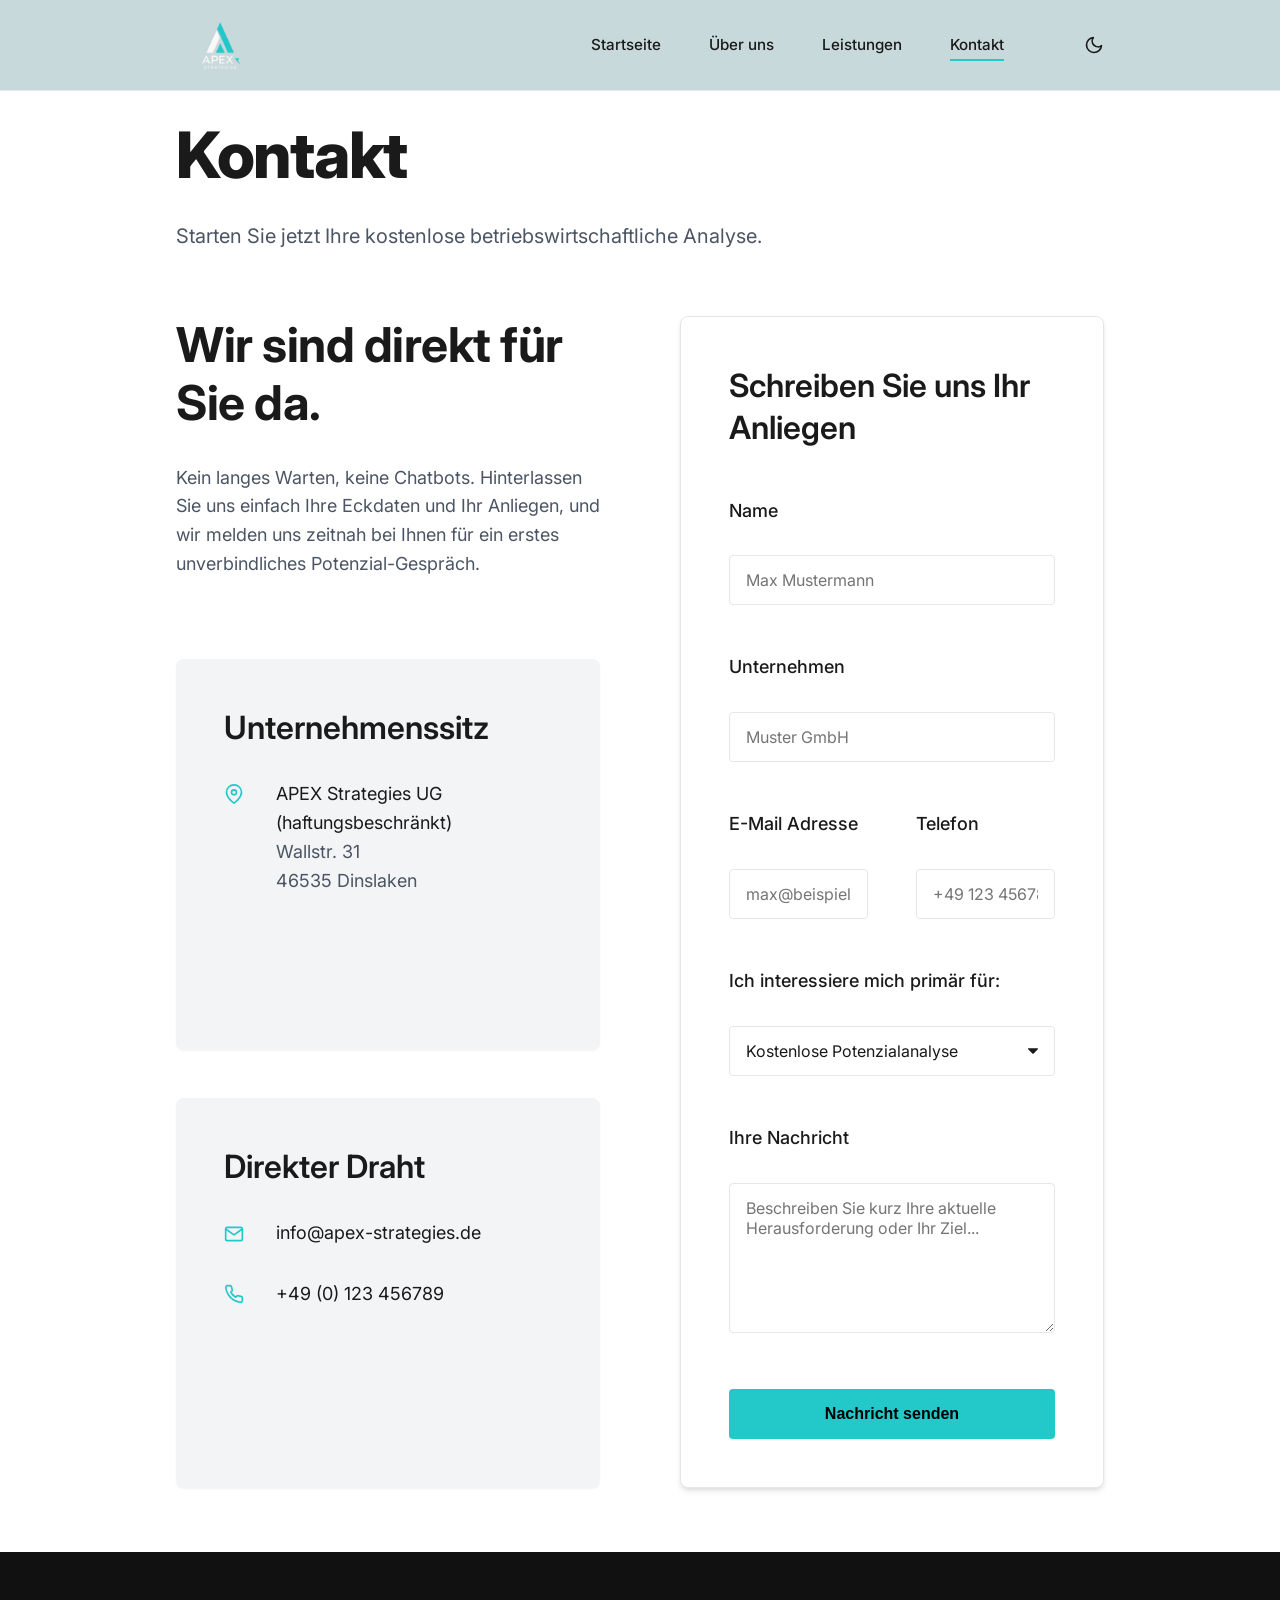
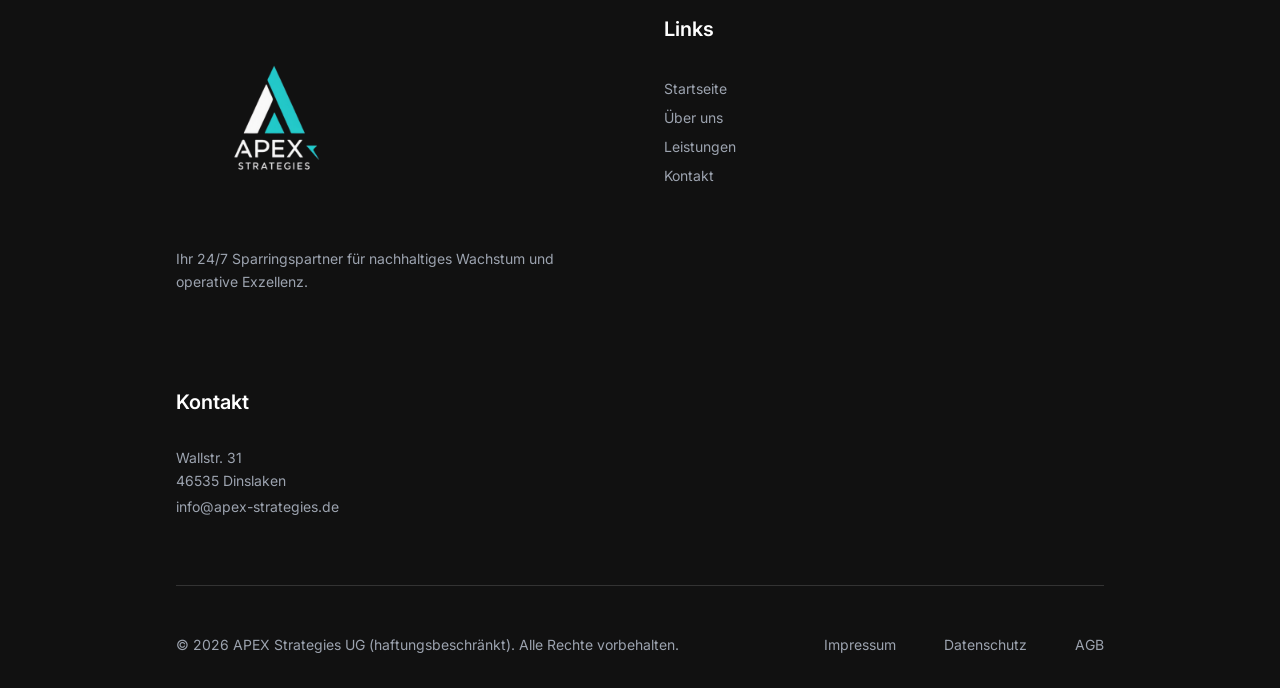
==== contact.html @ bc148157 "Initial commit Created from https://vercel.com/new" ====
<!DOCTYPE html>
<html lang="de">

<head>
    <meta charset="UTF-8">
    <meta name="viewport" content="width=device-width, initial-scale=1.0">
    <title>Kontakt - APEX Strategies</title>
    <meta name="description"
        content="Nehmen Sie Kontakt mit APEX Strategies auf. Starten Sie Ihre kostenlose Analyse und Optimierung Ihres Unternehmens.">
    <!-- Theme Script for anti-flicker -->
    <script>
        const storedTheme = localStorage.getItem('apex_theme');
        const prefersDark = window.matchMedia('(prefers-color-scheme: dark)').matches;
        if (storedTheme === 'dark' || (!storedTheme && prefersDark)) {
            document.documentElement.setAttribute('data-theme', 'dark');
        }
    </script>
    <!-- Google Fonts -->
    <link rel="preconnect" href="https://fonts.googleapis.com">
    <link rel="preconnect" href="https://fonts.gstatic.com" crossorigin>
    <link href="https://fonts.googleapis.com/css2?family=Inter:wght@400;500;600;700;800&display=swap" rel="stylesheet">
    <!-- Stylesheet -->
    <link rel="stylesheet" href="css/style.css">
</head>

<body>

    <!-- Header Navigation -->
    <header class="header">
        <div class="container flex justify-between items-center">
            <a href="index.html" class="logo">
                <img src="assets/logo.png" alt="APEX Strategies Logo">
            </a>

            <nav class="nav-links">
                <a href="index.html">Startseite</a>
                <a href="about.html">Über uns</a>
                <a href="services.html">Leistungen</a>
                <a href="contact.html" class="active">Kontakt</a>
                <button class="theme-toggle-btn" aria-label="Dark Mode umschalten">
                    <svg class="sun-icon" xmlns="http://www.w3.org/2000/svg" width="20" height="20" viewBox="0 0 24 24"
                        fill="none" stroke="currentColor" stroke-width="2" stroke-linecap="round"
                        stroke-linejoin="round">
                        <circle cx="12" cy="12" r="5"></circle>
                        <line x1="12" y1="1" x2="12" y2="3"></line>
                        <line x1="12" y1="21" x2="12" y2="23"></line>
                        <line x1="4.22" y1="4.22" x2="5.64" y2="5.64"></line>
                        <line x1="18.36" y1="18.36" x2="19.78" y2="19.78"></line>
                        <line x1="1" y1="12" x2="3" y2="12"></line>
                        <line x1="21" y1="12" x2="23" y2="12"></line>
                        <line x1="4.22" y1="19.78" x2="5.64" y2="18.36"></line>
                        <line x1="18.36" y1="5.64" x2="19.78" y2="4.22"></line>
                    </svg>
                    <svg class="moon-icon" xmlns="http://www.w3.org/2000/svg" width="20" height="20" viewBox="0 0 24 24"
                        fill="none" stroke="currentColor" stroke-width="2" stroke-linecap="round"
                        stroke-linejoin="round">
                        <path d="M21 12.79A9 9 0 1 1 11.21 3 7 7 0 0 0 21 12.79z"></path>
                    </svg>
                </button>
            </nav>

            <button class="mobile-menu-btn" aria-label="Toggle Menu" aria-expanded="false">
                <svg xmlns="http://www.w3.org/2000/svg" width="24" height="24" viewBox="0 0 24 24" fill="none"
                    stroke="currentColor" stroke-width="2" stroke-linecap="round" stroke-linejoin="round">
                    <line x1="3" y1="12" x2="21" y2="12"></line>
                    <line x1="3" y1="6" x2="21" y2="6"></line>
                    <line x1="3" y1="18" x2="21" y2="18"></line>
                </svg>
            </button>
        </div>
    </header>

    <!-- Mobile Navigation Sheet -->
    <div class="mobile-nav">
        <button class="close-menu-btn" aria-label="Close Menu">
            <svg xmlns="http://www.w3.org/2000/svg" width="24" height="24" viewBox="0 0 24 24" fill="none"
                stroke="currentColor" stroke-width="2" stroke-linecap="round" stroke-linejoin="round">
                <line x1="18" y1="6" x2="6" y2="18"></line>
                <line x1="6" y1="6" x2="18" y2="18"></line>
            </svg>
        </button>
        <a href="index.html">Startseite</a>
        <a href="about.html">Über uns</a>
        <a href="services.html">Leistungen</a>
        <a href="contact.html" class="active">Kontakt</a>
        <button class="theme-toggle-btn" aria-label="Dark Mode umschalten" style="margin-top: 1rem;">
            <svg class="sun-icon" xmlns="http://www.w3.org/2000/svg" width="24" height="24" viewBox="0 0 24 24"
                fill="none" stroke="currentColor" stroke-width="2" stroke-linecap="round" stroke-linejoin="round">
                <circle cx="12" cy="12" r="5"></circle>
                <line x1="12" y1="1" x2="12" y2="3"></line>
                <line x1="12" y1="21" x2="12" y2="23"></line>
                <line x1="4.22" y1="4.22" x2="5.64" y2="5.64"></line>
                <line x1="18.36" y1="18.36" x2="19.78" y2="19.78"></line>
                <line x1="1" y1="12" x2="3" y2="12"></line>
                <line x1="21" y1="12" x2="23" y2="12"></line>
                <line x1="4.22" y1="19.78" x2="5.64" y2="18.36"></line>
                <line x1="18.36" y1="5.64" x2="19.78" y2="4.22"></line>
            </svg>
            <svg class="moon-icon" xmlns="http://www.w3.org/2000/svg" width="24" height="24" viewBox="0 0 24 24"
                fill="none" stroke="currentColor" stroke-width="2" stroke-linecap="round" stroke-linejoin="round">
                <path d="M21 12.79A9 9 0 1 1 11.21 3 7 7 0 0 0 21 12.79z"></path>
            </svg>
        </button>
    </div>

    <main>
        <!-- Contact Section -->
        <section class="vh-section" style="padding-top: 120px;">
            <div class="container animate-on-scroll">
                <div class="mb-lg">
                    <h1 class="mb-xs">Kontakt</h1>
                    <p class="subtitle" style="font-size: 1.25rem;">Starten Sie jetzt Ihre kostenlose
                        betriebswirtschaftliche Analyse.</p>
                </div>

                <div class="grid grid-cols-1 md:grid-cols-2 gap-lg" style="gap: var(--spacing-xl);">

                    <!-- Left Side: Info -->
                    <div class="flex flex-col gap-md">
                        <div>
                            <h2 class="mb-sm">Wir sind direkt für Sie da.</h2>
                            <p class="mb-sm">
                                Kein langes Warten, keine Chatbots. Hinterlassen Sie uns einfach Ihre Eckdaten und Ihr
                                Anliegen, und wir melden uns zeitnah bei Ihnen für ein erstes unverbindliches
                                Potenzial-Gespräch.
                            </p>
                        </div>

                        <div class="card" style="background-color: var(--bg-secondary); border: none;">
                            <h3 class="mb-sm">Unternehmenssitz</h3>
                            <div class="flex items-start gap-sm mb-xs">
                                <svg style="margin-top: 4px; flex-shrink: 0;" xmlns="http://www.w3.org/2000/svg"
                                    width="20" height="20" viewBox="0 0 24 24" fill="none" stroke="var(--accent)"
                                    stroke-width="2" stroke-linecap="round" stroke-linejoin="round">
                                    <path d="M21 10c0 7-9 13-9 13s-9-6-9-13a9 9 0 0 1 18 0z"></path>
                                    <circle cx="12" cy="10" r="3"></circle>
                                </svg>
                                <div>
                                    <p class="font-medium" style="color: var(--text-primary);">APEX Strategies UG
                                        (haftungsbeschränkt)</p>
                                    <p>Wallstr. 31</p>
                                    <p>46535 Dinslaken</p>
                                </div>
                            </div>
                        </div>

                        <div class="card" style="background-color: var(--bg-secondary); border: none;">
                            <h3 class="mb-sm">Direkter Draht</h3>
                            <div class="flex flex-col gap-sm">
                                <a href="mailto:info@apex-strategies.de" class="flex items-center gap-sm"
                                    style="color: var(--text-primary);">
                                    <svg xmlns="http://www.w3.org/2000/svg" width="20" height="20" viewBox="0 0 24 24"
                                        fill="none" stroke="var(--accent)" stroke-width="2" stroke-linecap="round"
                                        stroke-linejoin="round">
                                        <path
                                            d="M4 4h16c1.1 0 2 .9 2 2v12c0 1.1-.9 2-2 2H4c-1.1 0-2-.9-2-2V6c0-1.1.9-2 2-2z">
                                        </path>
                                        <polyline points="22,6 12,13 2,6"></polyline>
                                    </svg>
                                    <span class="hover:text-accent transition-colors">info@apex-strategies.de</span>
                                </a>
                                <a href="tel:+490000000000" class="flex items-center gap-sm"
                                    style="color: var(--text-primary);">
                                    <svg xmlns="http://www.w3.org/2000/svg" width="20" height="20" viewBox="0 0 24 24"
                                        fill="none" stroke="var(--accent)" stroke-width="2" stroke-linecap="round"
                                        stroke-linejoin="round">
                                        <path
                                            d="M22 16.92v3a2 2 0 0 1-2.18 2 19.79 19.79 0 0 1-8.63-3.07 19.5 19.5 0 0 1-6-6 19.79 19.79 0 0 1-3.07-8.67A2 2 0 0 1 4.11 2h3a2 2 0 0 1 2 1.72 12.84 12.84 0 0 0 .7 2.81 2 2 0 0 1-.45 2.11L8.09 9.91a16 16 0 0 0 6 6l1.27-1.27a2 2 0 0 1 2.11-.45 12.84 12.84 0 0 0 2.81.7A2 2 0 0 1 22 16.92z">
                                        </path>
                                    </svg>
                                    <span class="hover:text-accent transition-colors">+49 (0) 123 456789</span>
                                </a>
                            </div>
                        </div>
                    </div>

                    <!-- Right Side: Form -->
                    <div class="card" style="box-shadow: var(--shadow-md);">
                        <h3 class="mb-md">Schreiben Sie uns Ihr Anliegen</h3>
                        <form action="#" method="POST"
                            onsubmit="event.preventDefault(); alert('Vielen Dank für Ihre Nachricht. Wir werden uns in Kürze bei Ihnen melden.');">
                            <div class="form-group">
                                <label for="name" class="form-label">Name</label>
                                <input type="text" id="name" name="name" class="form-control"
                                    placeholder="Max Mustermann" required>
                            </div>

                            <div class="form-group">
                                <label for="company" class="form-label">Unternehmen</label>
                                <input type="text" id="company" name="company" class="form-control"
                                    placeholder="Muster GmbH">
                            </div>

                            <div class="grid grid-cols-1 md:grid-cols-2 gap-sm"
                                style="margin-bottom: var(--spacing-md);">
                                <div class="form-group" style="margin-bottom: 0;">
                                    <label for="email" class="form-label">E-Mail Adresse</label>
                                    <input type="email" id="email" name="email" class="form-control"
                                        placeholder="max@beispiel.de" required>
                                </div>
                                <div class="form-group" style="margin-bottom: 0;">
                                    <label for="phone" class="form-label">Telefon</label>
                                    <input type="tel" id="phone" name="phone" class="form-control"
                                        placeholder="+49 123 456789">
                                </div>
                            </div>

                            <div class="form-group">
                                <label for="need" class="form-label">Ich interessiere mich primär für:</label>
                                <!-- Custom styling applied to select matches form-control -->
                                <select id="need" name="need" class="form-control"
                                    style="appearance: none; background-image: url('data:image/svg+xml;charset=US-ASCII,%3Csvg%20xmlns%3D%22http%3A%2F%2Fwww.w3.org%2F2000%2Fsvg%22%20width%3D%22292.4%22%20height%3D%22292.4%22%3E%3Cpath%20fill%3D%22%231A1A1A%22%20d%3D%22M287%2069.4a17.6%2017.6%200%200%200-13-5.4H18.4c-5%200-9.3%201.8-12.9%205.4A17.6%2017.6%200%200%200%200%2082.2c0%205%201.8%209.3%205.4%2012.9l128%20127.9c3.6%203.6%207.8%205.4%2012.8%205.4s9.2-1.8%2012.8-5.4L287%2095c3.5-3.5%205.4-7.8%205.4-12.8%200-5-1.9-9.2-5.5-12.8z%22%2F%3E%3C%2Fsvg%3E'); background-repeat: no-repeat; background-position: right 1rem top 50%; background-size: 0.65rem auto;">
                                    <option value="analyse">Kostenlose Potenzialanalyse</option>
                                    <option value="finanzen">Finanzierung &amp; Investment</option>
                                    <option value="steuern">Steuern &amp; Vermögensschutz</option>
                                    <option value="marketing">Marketing &amp; Vertrieb</option>
                                    <option value="it">IT-Services</option>
                                    <option value="immobilien">Bau &amp; Immobilien</option>
                                    <option value="controlling">Premium Controlling (CFO Service)</option>
                                    <option value="sonstiges">Sonstiges</option>
                                </select>
                            </div>

                            <div class="form-group">
                                <label for="message" class="form-label">Ihre Nachricht</label>
                                <textarea id="message" name="message" class="form-control"
                                    placeholder="Beschreiben Sie kurz Ihre aktuelle Herausforderung oder Ihr Ziel..."></textarea>
                            </div>

                            <button type="submit" class="btn btn-primary" style="width: 100%;">Nachricht senden</button>
                        </form>
                    </div>

                </div>
            </div>
        </section>
    </main>

    <!-- Footer -->
    <footer class="footer">
        <div class="container">
            <div class="grid grid-cols-1 md:grid-cols-3">
                <div class="mb-md">
                    <a href="index.html" class="footer-logo d-block">
                        <img src="assets/logo.png" alt="APEX Strategies Logo">
                    </a>
                    <p>Ihr 24/7 Sparringspartner für nachhaltiges Wachstum und operative Exzellenz.</p>
                </div>
                <div>
                    <h3 class="mb-sm" style="color: #fff; font-size: 1.25rem;">Links</h3>
                    <ul class="flex flex-col gap-xs">
                        <li><a href="index.html">Startseite</a></li>
                        <li><a href="about.html">Über uns</a></li>
                        <li><a href="services.html">Leistungen</a></li>
                        <li><a href="contact.html">Kontakt</a></li>
                    </ul>
                </div>
                <div>
                    <h3 class="mb-sm" style="color: #fff; font-size: 1.25rem;">Kontakt</h3>
                    <ul class="flex flex-col gap-xs">
                        <li>
                            <p>Wallstr. 31</p>
                        </li>
                        <li>
                            <p>46535 Dinslaken</p>
                        </li>
                        <li><a href="mailto:info@apex-strategies.de">info@apex-strategies.de</a></li>
                    </ul>
                </div>
            </div>

            <div class="footer-bottom">
                <p>&copy; 2026 APEX Strategies UG (haftungsbeschränkt). Alle Rechte vorbehalten.</p>
                <div class="flex gap-md">
                    <a href="#">Impressum</a>
                    <a href="#">Datenschutz</a>
                    <a href="#">AGB</a>
                </div>
            </div>
        </div>
    </footer>

    <script src="js/main.js"></script>
</body>

</html>
---- css/style.css ----
/*
  APEX Strategies UG
  Main Stylesheet
*/

:root {
  /* Colors */
  --bg-primary: #FFFFFF;
  --bg-secondary: #F3F4F6;
  --bg-tertiary: #E5E7EB;
  --text-primary: #1A1A1A;
  --text-secondary: #4B5563;
  --accent: #23C8C9;
  /* Bright turquoise */
  --accent-hover: #023C8C9;
  --border-color: #E5E7EB;

  /* Typography */
  --font-sans: 'Inter', 'Roboto', 'Helvetica Neue', sans-serif;
  --h1-size: clamp(2.5rem, 5vw, 4rem);
  --h2-size: clamp(2rem, 4vw, 3rem);
  --h3-size: clamp(1.5rem, 3vw, 2rem);
  --body-size: 1.125rem;
  --small-size: 0.875rem;

  /* Spacing */
  --spacing-xs: 1.875rem;
  /* 30px */
  --spacing-sm: 2rem;
  /* 32px */
  --spacing-md: 3rem;
  /* 48px */
  --spacing-lg: 4rem;
  /* 64px */
  --spacing-xl: 5rem;
  /* 80px */

  --navbar-offset: 120px;

  /* Radii */
  --radius-sm: 4px;
  --radius-md: 8px;
  --radius-lg: 16px;

  /* Shadow */
  --shadow-sm: 0 1px 2px rgba(0, 0, 0, 0.05);
  --shadow-md: 0 4px 6px -1px rgba(0, 0, 0, 0.1), 0 2px 4px -1px rgba(0, 0, 0, 0.06);
  --shadow-lg: 0 10px 15px -3px rgba(0, 0, 0, 0.1), 0 4px 6px -2px rgba(0, 0, 0, 0.05);
  --shadow-hover: 0 20px 25px -5px rgba(0, 0, 0, 0.1), 0 10px 10px -5px rgba(0, 0, 0, 0.04);
}

/* Dark Theme Overrides */
:root[data-theme="dark"] {
  --bg-primary: #0F172A;
  /* Slate 900 */
  --bg-secondary: #1E293B;
  /* Slate 800 */
  --bg-tertiary: #334155;
  /* Slate 700 */
  --text-primary: #F8FAFC;
  /* Slate 50 */
  --text-secondary: #94A3B8;
  /* Slate 400 */
  --border-color: #334155;
  --shadow-sm: 0 1px 2px rgba(0, 0, 0, 0.4);
  --shadow-md: 0 4px 6px -1px rgba(0, 0, 0, 0.5), 0 2px 4px -1px rgba(0, 0, 0, 0.3);
  --shadow-lg: 0 10px 15px -3px rgba(0, 0, 0, 0.5), 0 4px 6px -2px rgba(0, 0, 0, 0.4);
  --shadow-hover: 0 20px 25px -5px rgba(0, 0, 0, 0.6), 0 10px 10px -5px rgba(0, 0, 0, 0.4);
}

:root[data-theme="dark"] .header {
  background-color: rgba(15, 23, 42, 0.85);
  /* Matches dark bg */
}

/* Make logo readable in Dark Mode - full white inversion for high contrast */
:root[data-theme="dark"] .logo img,
:root[data-theme="dark"] .img-placeholder img[alt="APEX icon"] {
  filter: brightness(0) invert(1);
}

:root[data-theme="dark"] .card-icon[style*="background-color: var(--text-primary)"] {
  background-color: var(--bg-tertiary) !important;
}

:root[data-theme="dark"] .img-placeholder {
  background-color: var(--bg-tertiary);
}

:root[data-theme="dark"] .img-placeholder::after {
  background-image: linear-gradient(90deg,
      rgba(255, 255, 255, 0) 0,
      rgba(255, 255, 255, 0.03) 20%,
      rgba(255, 255, 255, 0.08) 60%,
      rgba(255, 255, 255, 0));
}

/* Base Reset */
*,
*::before,
*::after {
  box-sizing: border-box;
  margin: 0;
  padding: 0;
}

body {
  font-family: var(--font-sans);
  background-color: var(--bg-primary);
  color: var(--text-primary);
  line-height: 1.6;
  font-size: var(--body-size);
  -webkit-font-smoothing: antialiased;
}

img,
picture,
video,
canvas,
svg {
  display: block;
  max-width: 100%;
}

a {
  text-decoration: none;
  color: inherit;
  transition: color 0.3s ease;
}

ul,
ol {
  list-style: none;
}

/* Typography Classes */
h1 {
  font-size: var(--h1-size);
  font-weight: 800;
  line-height: 1.1;
  letter-spacing: -0.02em;
  color: var(--text-primary);
}

.hero-content h1,
.hero-content p {
  color: #ffffff !important;
}

h2 {
  font-size: var(--h2-size);
  font-weight: 700;
  line-height: 1.2;
  letter-spacing: -0.01em;
}

h3 {
  font-size: var(--h3-size);
  font-weight: 600;
  line-height: 1.3;
}

p,
li,
.subtitle {
  color: var(--text-secondary);
}

.text-accent {
  color: var(--accent);
}

/* Layout Utilities */
.container {
  width: 80vw;
  max-width: 1400px;
  /* Sane limit for very large screens */
  margin: 0 auto;
  padding: 0 var(--spacing-sm);
}

@media (min-width: 768px) {
  .container {
    padding: 0 var(--spacing-md);
  }
}

.section {
  padding: var(--spacing-md) 0;
}

@media (min-width: 768px) {
  .section {
    padding: var(--spacing-lg) 0;
  }
}

.vh-section {
  min-height: 100vh;
  display: flex;
  flex-direction: column;
  justify-content: center;
  padding: var(--spacing-md) 0;
}

@media (min-width: 768px) {
  .vh-section {
    padding: var(--spacing-lg) 0;
  }
}

.section-bg-alt {
  background-color: var(--bg-secondary);
}

.text-center {
  text-align: left;
}

.mx-auto {
  margin-left: auto;
  margin-right: auto;
}

.mb-xs {
  margin-bottom: var(--spacing-xs);
}

.mb-sm {
  margin-bottom: var(--spacing-sm);
}

.mb-md {
  margin-bottom: var(--spacing-md);
}

.mb-lg {
  margin-bottom: var(--spacing-lg);
}

/* Flex & Grid */
.flex {
  display: flex;
}

.flex-col {
  flex-direction: column;
}

.items-center {
  align-items: center;
}

.items-start {
  align-items: flex-start;
}

.justify-between {
  justify-content: space-between;
}

.justify-center {
  justify-content: center;
}

.gap-sm {
  gap: var(--spacing-sm);
}

.gap-md {
  gap: var(--spacing-md);
}

.gap-lg {
  gap: var(--spacing-lg);
}

.grid {
  display: grid;
  gap: var(--spacing-md);
}

.grid-cols-2 {
  grid-template-columns: repeat(1, 1fr);
}

.grid-cols-3 {
  grid-template-columns: repeat(1, 1fr);
}

.grid-cols-4 {
  grid-template-columns: repeat(1, 1fr);
}

@media (min-width: 768px) {
  .md\:grid-cols-2 {
    grid-template-columns: repeat(2, 1fr);
  }

  .md\:grid-cols-3 {
    grid-template-columns: repeat(2, 1fr);
  }

  .md\:flex-row {
    flex-direction: row;
  }
}

@media (min-width: 1024px) {
  .lg\:grid-cols-3 {
    grid-template-columns: repeat(3, 1fr);
  }

  .lg\:grid-cols-4 {
    grid-template-columns: repeat(4, 1fr);
  }
}

/* Components */
/* Buttons */
.btn {
  display: inline-flex;
  align-items: center;
  justify-content: center;
  padding: 1rem 2rem;
  font-weight: 600;
  border-radius: var(--radius-sm);
  transition: all 0.3s ease;
  cursor: pointer;
  border: none;
  font-size: 1rem;
}

.btn-primary {
  background-color: var(--accent);
  color: #000;
  /* Dark text on bright accent for contrast */
}

.btn-primary:hover {
  background-color: var(--accent-hover);
  transform: translateY(-2px);
  box-shadow: var(--shadow-md);
}

.btn-outline {
  background-color: transparent;
  border: 2px solid var(--text-primary);
  color: var(--text-primary);
}

.btn-outline:hover {
  background-color: var(--text-primary);
  color: var(--bg-primary);
}

/* Cards */
.card {
  background-color: var(--bg-primary);
  border-radius: var(--radius-md);
  padding: var(--spacing-md);
  box-shadow: var(--shadow-sm);
  border: 1px solid var(--border-color);
  transition: transform 0.3s ease, box-shadow 0.3s ease;
  height: 100%;
  display: flex;
  flex-direction: column;
}

.card:hover {
  transform: translateY(-5px);
  box-shadow: var(--shadow-hover);
  border-color: var(--accent);
}

.card-icon {
  width: 48px;
  height: 48px;
  background-color: rgba(0, 229, 255, 0.1);
  border-radius: var(--radius-sm);
  display: flex;
  align-items: center;
  justify-content: center;
  margin-bottom: var(--spacing-sm);
  color: var(--accent);
}

/* Header / Nav */
.header {
  position: fixed;
  top: 0;
  left: 0;
  width: 100%;
  background-color: transparent;
  /* Invisible by default on mobile */
  backdrop-filter: none;
  z-index: 1000;
  border-bottom: none;
  padding: 0px;
  transition: all 0.3s ease;
}

@media (min-width: 768px) {
  .header {
    background-color: rgba(0, 80, 89, 0.215);
    backdrop-filter: blur(10px);
    border-bottom: 1px solid var(--border-color);
  }
}

.header.scrolled {
  padding: 0px;
  transition: padding 0.3s ease;
}

/* Logo visibility on mobile */
.logo {
  display: none;
}

@media (min-width: 768px) {
  .logo {
    display: block;
  }
}

.logo img {
  height: 90px;
  width: auto;
  transition: height 0.3s ease;
}

.header.scrolled .logo img {
  height: 60px;
}

.nav-links {
  display: none;
}

@media (min-width: 768px) {
  .nav-links {
    display: flex;
    gap: var(--spacing-md);
  }
}

.nav-links a {
  font-weight: 500;
  position: relative;
  font-size: 0.95rem;
}

.nav-links a::after {
  content: '';
  position: absolute;
  bottom: -4px;
  left: 0;
  width: 0;
  height: 2px;
  background-color: var(--accent);
  transition: width 0.3s ease;
}

.nav-links a:hover::after,
.nav-links a.active::after {
  width: 100%;
}

.theme-toggle-btn {
  background: none;
  border: none;
  cursor: pointer;
  color: var(--text-primary);
  display: flex;
  align-items: center;
  justify-content: center;
  margin-left: 0;
  transition: color 0.3s ease, transform 0.3s ease;
}

@media (min-width: 768px) {
  .theme-toggle-btn {
    margin-left: var(--spacing-sm);
  }
}

.theme-toggle-btn:hover {
  color: var(--accent);
  transform: rotate(15deg);
}

.theme-toggle-btn svg.sun-icon {
  display: none;
}

:root[data-theme="dark"] .theme-toggle-btn svg.sun-icon {
  display: block;
}

:root[data-theme="dark"] .theme-toggle-btn svg.moon-icon {
  display: none;
}

.mobile-menu-btn {
  display: block;
  background: rgba(255, 255, 255, 0.1);
  backdrop-filter: blur(5px);
  border: 1px solid rgba(255, 255, 255, 0.2);
  border-radius: var(--radius-sm);
  cursor: pointer;
  padding: 0.5rem;
  color: var(--text-primary);
  margin-right: var(--spacing-sm);
  position: absolute;
  right: 0;
  top: 1rem;
}

@media (min-width: 768px) {
  .mobile-menu-btn {
    display: none;
  }
}

/* Mobile Nav Sheet */
.mobile-nav {
  position: fixed;
  top: 0;
  left: 0;
  width: 100%;
  height: 100vh;
  background-color: var(--bg-primary);
  z-index: 999;
  display: flex;
  flex-direction: column;
  justify-content: center;
  align-items: center;
  gap: var(--spacing-md);
  transform: translateY(-100%);
  transition: transform 0.4s cubic-bezier(0.16, 1, 0.3, 1);
}

.mobile-nav.is-open {
  transform: translateY(0);
}

.mobile-nav a {
  font-size: var(--h3-size);
  font-weight: 600;
}

.close-menu-btn {
  position: absolute;
  top: var(--spacing-md);
  right: var(--spacing-md);
  background: none;
  border: none;
  cursor: pointer;
  color: var(--text-primary);
  padding: 0.5rem;
}

/* Hero Section */
.hero {
  min-height: 90vh;
  display: flex;
  align-items: center;
  padding-top: 120px;
  /* Reduced offset */
}

.hero-content {
  max-width: 800px;
}

/* Forms */
.form-group {
  margin-bottom: var(--spacing-md);
}

.form-label {
  display: block;
  margin-bottom: var(--spacing-xs);
  font-weight: 500;
}

.form-control {
  width: 100%;
  padding: 0.875rem 1rem;
  border: 1px solid var(--border-color);
  border-radius: var(--radius-sm);
  background-color: var(--bg-primary);
  color: var(--text-primary);
  font-family: inherit;
  font-size: 1rem;
  transition: border-color 0.3s ease, box-shadow 0.3s ease;
}

.form-control:focus {
  outline: none;
  border-color: var(--accent);
  box-shadow: 0 0 0 3px rgba(0, 229, 255, 0.2);
}

textarea.form-control {
  min-height: 150px;
  resize: vertical;
}

/* Micro-Animations & Intersection Observer Classes */
.animate-on-scroll {
  opacity: 0;
  transform: translateY(30px);
  transition: opacity 0.8s cubic-bezier(0.16, 1, 0.3, 1), transform 0.8s cubic-bezier(0.16, 1, 0.3, 1);
}

.animate-on-scroll.is-visible {
  opacity: 1;
  transform: translateY(0);
}

.animate-on-scroll.slide-left {
  transform: translateX(-30px);
}

.animate-on-scroll.slide-left.is-visible {
  transform: translateX(0);
}

/* Delays for staggered animations */
.delay-100 {
  transition-delay: 100ms;
}

.delay-200 {
  transition-delay: 200ms;
}

.delay-300 {
  transition-delay: 300ms;
}

.delay-400 {
  transition-delay: 400ms;
}

.delay-500 {
  transition-delay: 500ms;
}

/* Image Placeholder / Loading Shimmer */
.img-placeholder {
  background-color: #E5E7EB;
  position: relative;
  overflow: hidden;
  border-radius: var(--radius-sm);
}

.img-placeholder::after {
  content: "";
  position: absolute;
  top: 0;
  right: 0;
  bottom: 0;
  left: 0;
  transform: translateX(-100%);
  background-image: linear-gradient(90deg,
      rgba(255, 255, 255, 0) 0,
      rgba(255, 255, 255, 0.2) 20%,
      rgba(255, 255, 255, 0.5) 60%,
      rgba(255, 255, 255, 0));
  animation: shimmer 2s infinite;
}

@keyframes shimmer {
  100% {
    transform: translateX(100%);
  }
}

/* Timeline */
.timeline {
  position: relative;
  padding-left: 2rem;
  border-left: 2px solid var(--border-color);
}

.timeline-item {
  position: relative;
  margin-bottom: var(--spacing-lg);
}

.timeline-item:last-child {
  margin-bottom: 0;
}

.timeline-item::before {
  content: '';
  position: absolute;
  left: -2.375rem;
  /* Center on border (32px from edge of timeline space minus half the width) */
  top: 0.25rem;
  width: 1.25rem;
  height: 1.25rem;
  background-color: var(--accent);
  border-radius: 50%;
  border: 3px solid var(--bg-primary);
  box-shadow: 0 0 0 1px var(--border-color);
}

.timeline-item h3 {
  margin-bottom: var(--spacing-xs);
}

@media (min-width: 768px) {
  .timeline {
    display: grid;
    grid-template-columns: repeat(4, 1fr);
    gap: var(--spacing-md);
    padding-left: 0;
    border-left: none;
    border-top: 2px solid var(--border-color);
    padding-top: 2rem;
    margin-top: 3rem;
  }

  .timeline-item {
    margin-bottom: 0;
  }

  .timeline-item::before {
    top: -2.6875rem;
    /* center on top border */
    left: 0;
  }
}

/* Hero Scrolling Banner */
.hero-banner-overflow {
  position: absolute;
  inset: 0;
  z-index: 1;
  overflow: hidden;
  height: 100%;
  width: 100%;
}

.hero-banner-track {
  display: flex;
  height: 100%;
  width: fit-content;
  will-change: transform;
}

.hero-banner-track img {
  height: 100%;
  width: auto;
  object-fit: contain;
  flex-shrink: 0;
}

.hero-overlay {
  position: absolute;
  inset: 0;
  background: linear-gradient(to bottom,
      rgba(10, 25, 30, 0.85) 0%,
      rgba(10, 25, 30, 0.75) 50%,
      rgba(10, 25, 30, 0.85) 100%);
  z-index: 2;
}

/* Preloader */
.preloader {
  position: fixed;
  top: 0;
  left: 0;
  width: 100%;
  height: 100%;
  background-color: var(--bg-primary);
  display: flex;
  justify-content: center;
  align-items: center;
  z-index: 9999;
  transition: opacity 0.6s cubic-bezier(0.16, 1, 0.3, 1), visibility 0.6s cubic-bezier(0.16, 1, 0.3, 1);
}

.preloader.fade-out {
  opacity: 0;
  visibility: hidden;
}

.loader-content {
  text-align: center;
  display: flex;
  flex-direction: column;
  align-items: center;
  gap: var(--spacing-sm);
}

.loader-logo {
  height: 80px;
  width: auto;
  animation: logoPulse 2s infinite ease-in-out;
}

.loader-bar {
  width: 120px;
  height: 2px;
  background-color: var(--border-color);
  position: relative;
  overflow: hidden;
  border-radius: 1px;
}

.loader-bar::after {
  content: '';
  position: absolute;
  top: 0;
  left: 0;
  height: 100%;
  width: 30%;
  background-color: var(--accent);
  animation: loaderMove 1.5s infinite ease-in-out;
}

@keyframes logoPulse {
  0%, 100% { opacity: 0.6; transform: scale(0.98); }
  50% { opacity: 1; transform: scale(1.02); }
}

@keyframes loaderMove {
  0% { left: -30%; }
  100% { left: 130%; }
}

/* Footer */
.footer {
  background-color: #111;
  color: #fff;
  padding: var(--spacing-lg) 0 var(--spacing-sm);
}

.footer p,
.footer a {
  color: #9CA3AF;
  font-size: var(--small-size);
}

.footer a:hover {
  color: #fff;
}

.footer-logo img {
  height: 200px;
  width: auto;
  margin-bottom: var(--spacing-sm);
}

.footer-bottom {
  border-top: 1px solid #333;
  margin-top: var(--spacing-lg);
  padding-top: var(--spacing-md);
  display: flex;
  justify-content: space-between;
  align-items: center;
  flex-direction: column;
  gap: var(--spacing-sm);
}

@media (min-width: 768px) {
  .footer-bottom {
    flex-direction: row;
  }
}
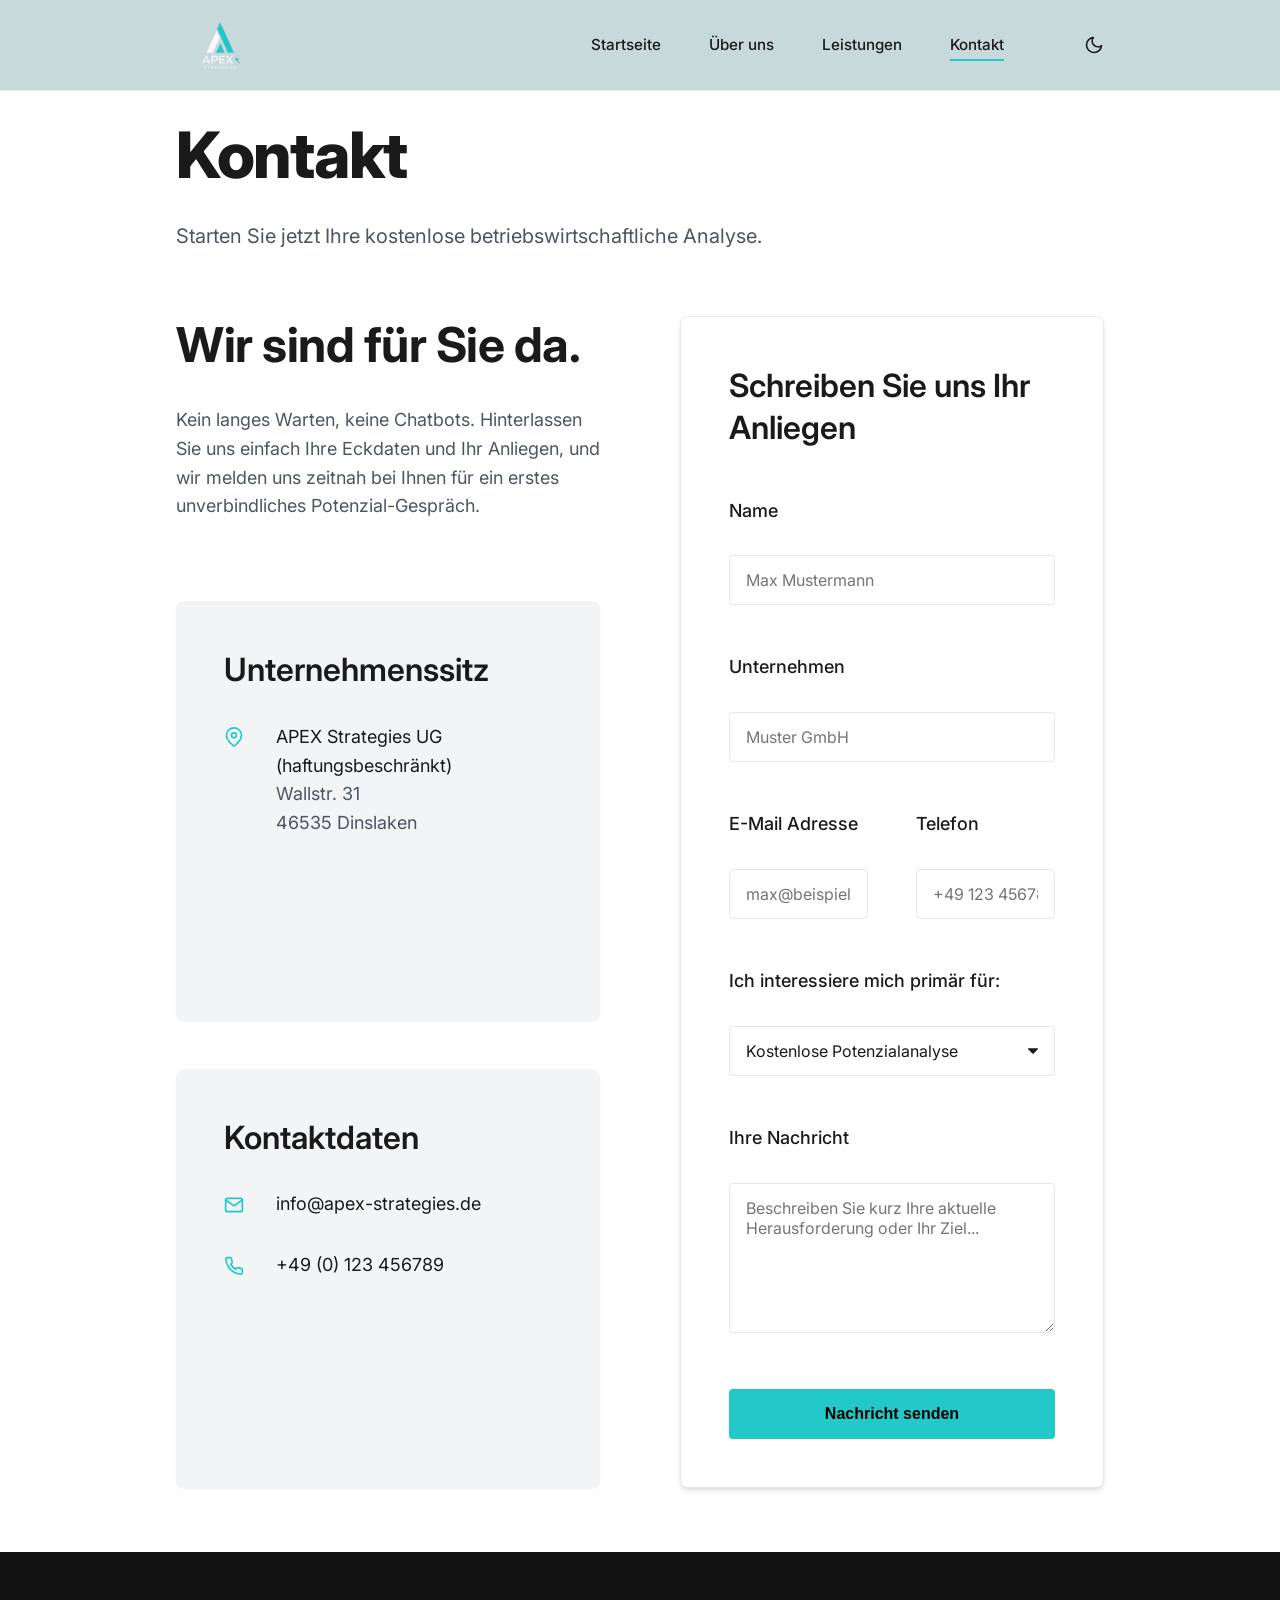
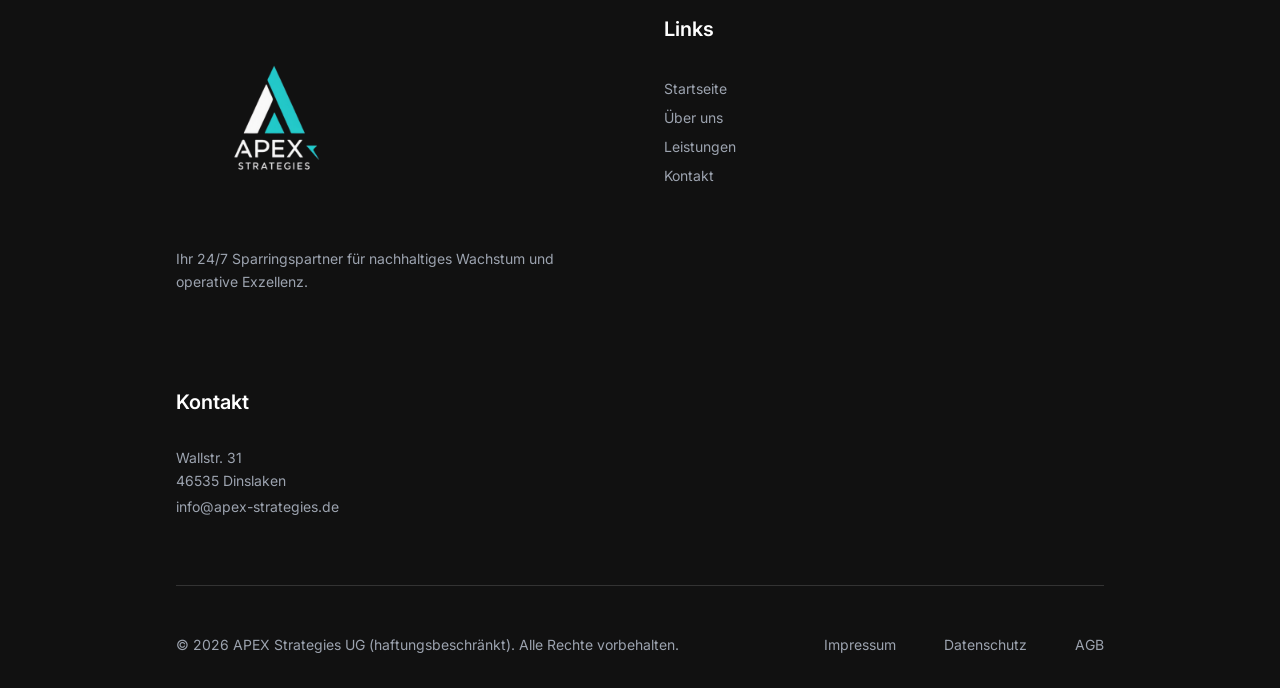
==== commit e16f78dc: "Update headings in contact.html for clarity" ====
--- a/contact.html
+++ b/contact.html
@@ -118,7 +118,7 @@
                     <!-- Left Side: Info -->
                     <div class="flex flex-col gap-md">
                         <div>
-                            <h2 class="mb-sm">Wir sind direkt für Sie da.</h2>
+                            <h2 class="mb-sm">Wir sind für Sie da.</h2>
                             <p class="mb-sm">
                                 Kein langes Warten, keine Chatbots. Hinterlassen Sie uns einfach Ihre Eckdaten und Ihr
                                 Anliegen, und wir melden uns zeitnah bei Ihnen für ein erstes unverbindliches
@@ -145,7 +145,7 @@
                         </div>
 
                         <div class="card" style="background-color: var(--bg-secondary); border: none;">
-                            <h3 class="mb-sm">Direkter Draht</h3>
+                            <h3 class="mb-sm">Kontaktdaten</h3>
                             <div class="flex flex-col gap-sm">
                                 <a href="mailto:info@apex-strategies.de" class="flex items-center gap-sm"
                                     style="color: var(--text-primary);">
@@ -283,4 +283,4 @@
     <script src="js/main.js"></script>
 </body>
 
-</html>+</html>
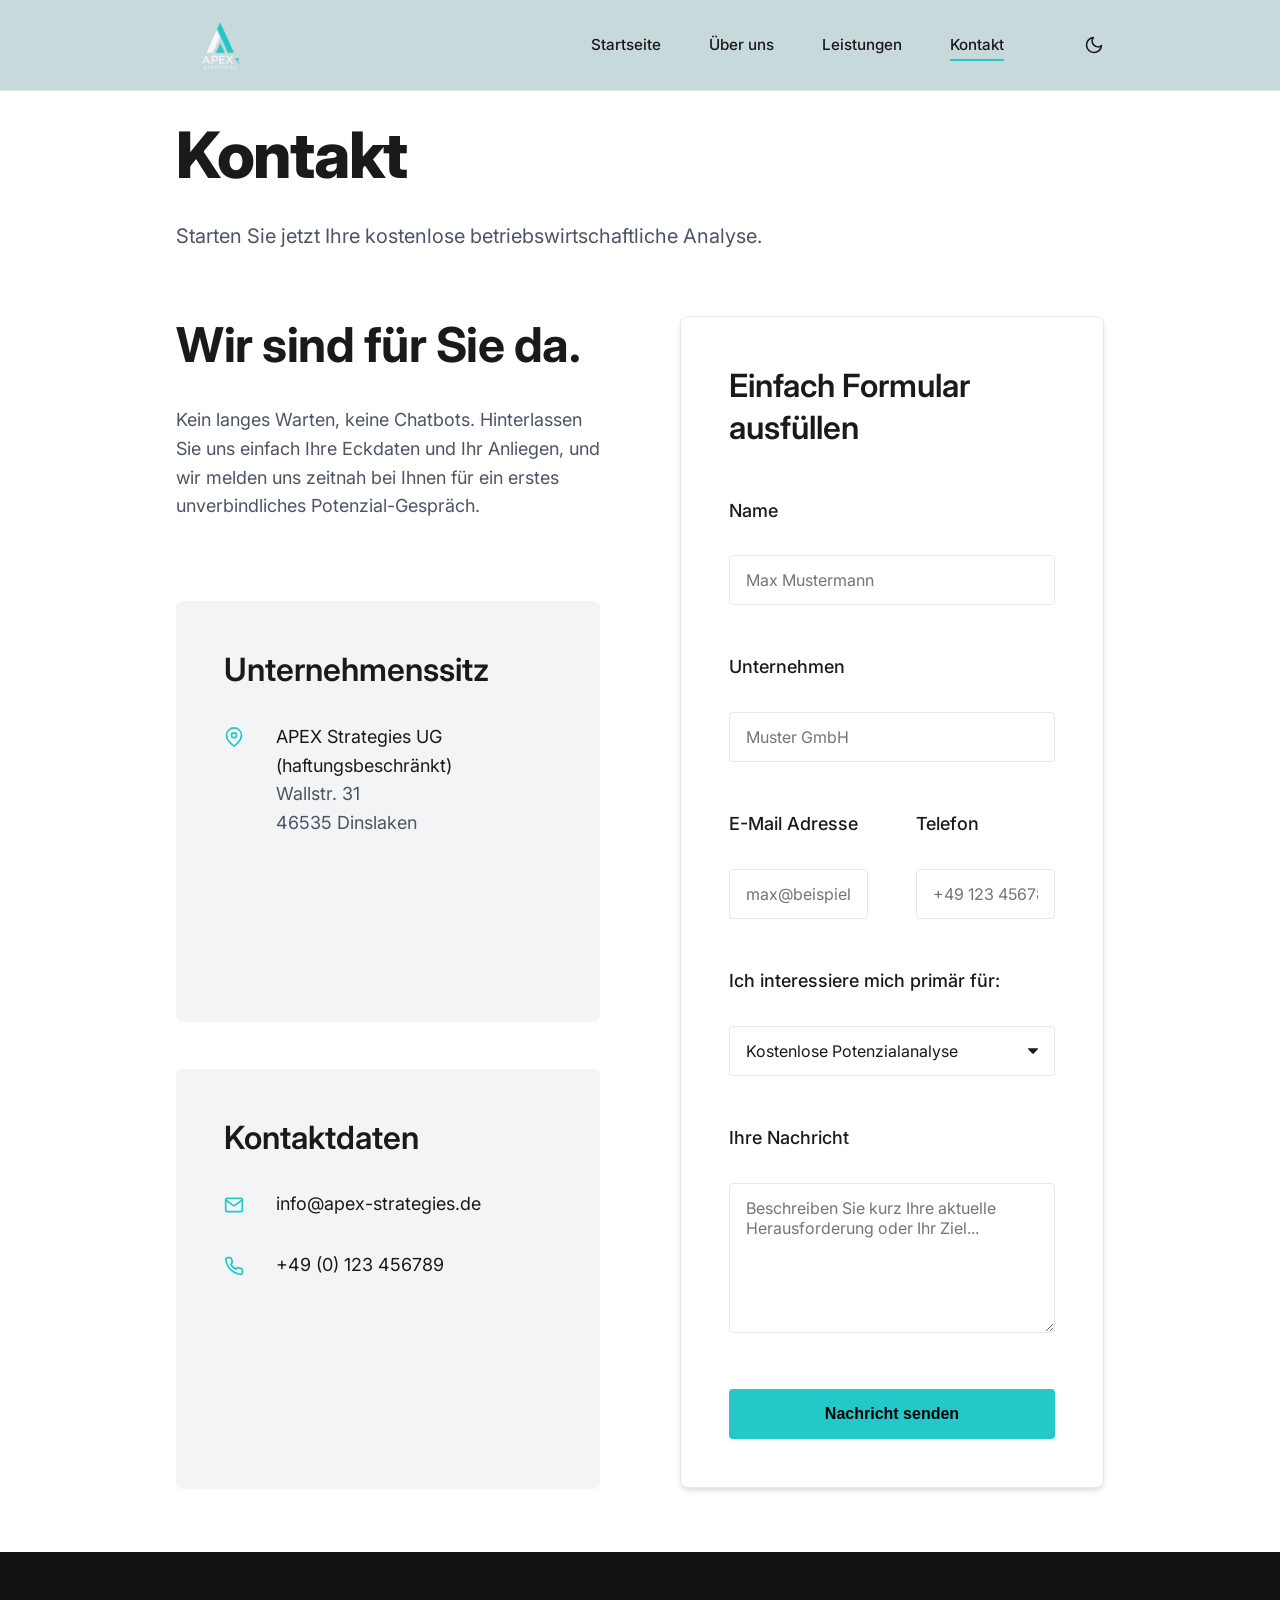
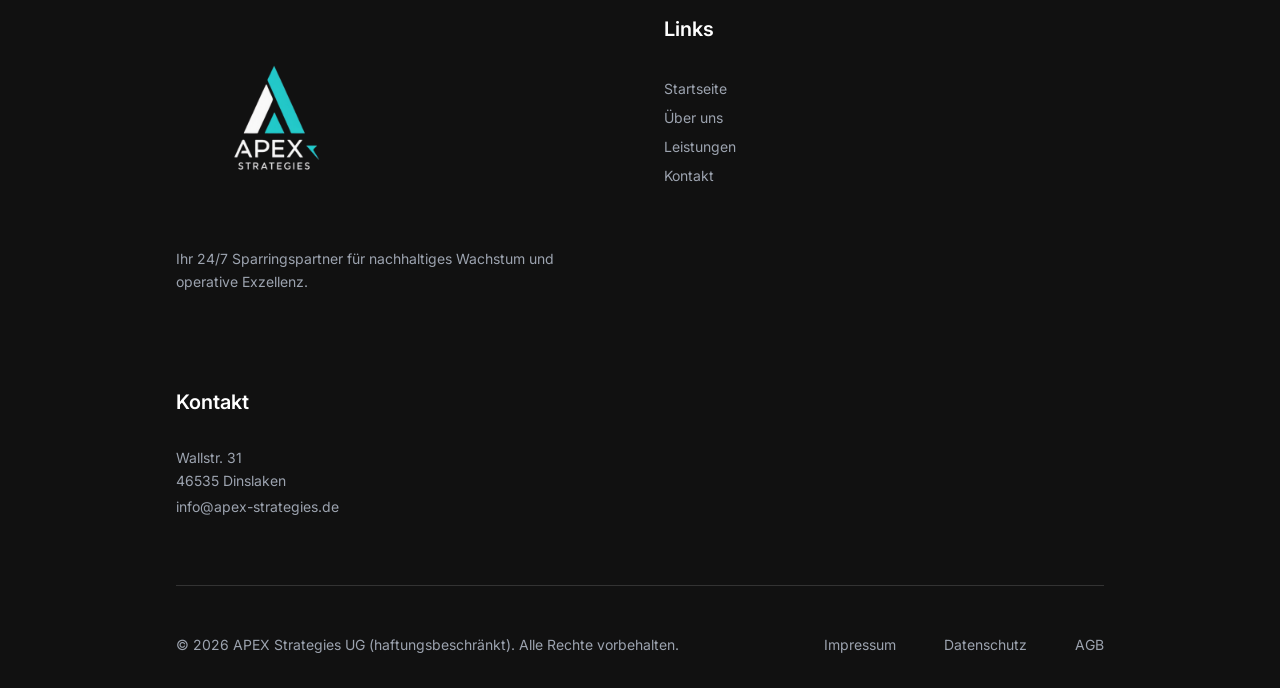
==== commit 7baabb96: "Change header text in contact form" ====
--- a/contact.html
+++ b/contact.html
@@ -176,7 +176,7 @@
 
                     <!-- Right Side: Form -->
                     <div class="card" style="box-shadow: var(--shadow-md);">
-                        <h3 class="mb-md">Schreiben Sie uns Ihr Anliegen</h3>
+                        <h3 class="mb-md">Einfach Formular ausfüllen</h3>
                         <form action="#" method="POST"
                             onsubmit="event.preventDefault(); alert('Vielen Dank für Ihre Nachricht. Wir werden uns in Kürze bei Ihnen melden.');">
                             <div class="form-group">
